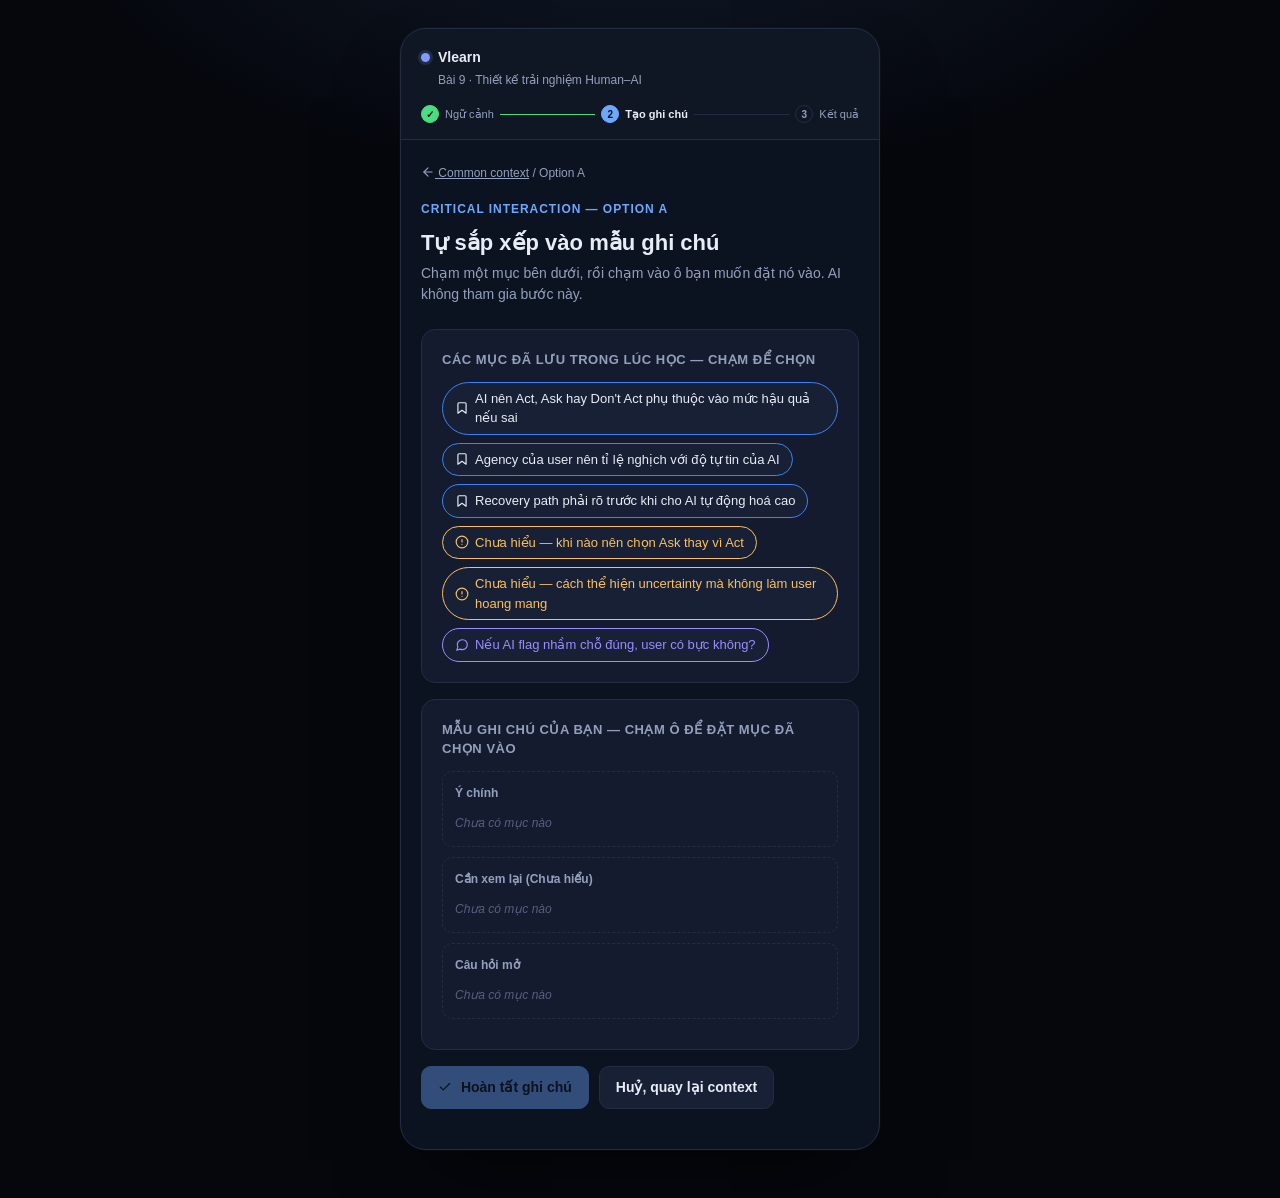
==== prototype-abc/prototype/option-a.html @ d4007edc "prototype" ====
<!DOCTYPE html>
<html lang="vi">
<head>
<meta charset="UTF-8">
<meta name="viewport" content="width=device-width, initial-scale=1.0">
<title>Option A — Tự tạo bằng mẫu</title>
<link rel="stylesheet" href="style.css">
</head>
<body>
<div class="page-shell">
  <div class="topbar">
    <div class="topbar-brand"><span class="dot"></span> Vlearn</div>
    <div class="topbar-lesson">Bài 9 · Thiết kế trải nghiệm Human–AI</div>
    <div class="stepper">
      <div class="step done"><span class="num">✓</span> Ngữ cảnh</div>
      <div class="step-line done"></div>
      <div class="step active"><span class="num">2</span> Tạo ghi chú</div>
      <div class="step-line"></div>
      <div class="step"><span class="num">3</span> Kết quả</div>
    </div>
  </div>
<div class="wrap">
  <div class="crumbs" style="margin-top:20px;"><a href="index.html">
    <svg class="icon" viewBox="0 0 24 24" fill="none" stroke="currentColor" stroke-width="2" stroke-linecap="round" stroke-linejoin="round"><line x1="19" y1="12" x2="5" y2="12"/><polyline points="12 19 5 12 12 5"/></svg>
    Common context</a> / Option A</div>
  <div class="eyebrow">Critical interaction — Option A</div>
  <h1>Tự sắp xếp vào mẫu ghi chú</h1>
  <p class="sub">Chạm một mục bên dưới, rồi chạm vào ô bạn muốn đặt nó vào. AI không tham gia bước này.</p>

  <div class="card">
    <div class="card-title">Các mục đã lưu trong lúc học — chạm để chọn</div>
    <div class="chip-row" id="pool"></div>
  </div>

  <div class="card">
    <div class="card-title">Mẫu ghi chú của bạn — chạm ô để đặt mục đã chọn vào</div>
    <div class="bucket" data-bucket="main"><div class="bucket-label">Ý chính</div><div class="bucket-body"><span class="bucket-empty">Chưa có mục nào</span></div></div>
    <div class="bucket" data-bucket="review"><div class="bucket-label">Cần xem lại (Chưa hiểu)</div><div class="bucket-body"><span class="bucket-empty">Chưa có mục nào</span></div></div>
    <div class="bucket" data-bucket="open"><div class="bucket-label">Câu hỏi mở</div><div class="bucket-body"><span class="bucket-empty">Chưa có mục nào</span></div></div>
  </div>

  <div class="btn-row">
    <button class="primary" id="finish-btn" disabled>
      <svg class="icon" viewBox="0 0 24 24" fill="none" stroke="currentColor" stroke-width="2" stroke-linecap="round" stroke-linejoin="round"><polyline points="20 6 9 17 4 12"/></svg>
      Hoàn tất ghi chú</button>
    <a class="btn ghost" href="index.html" style="text-decoration:none;">Huỷ, quay lại context</a>
  </div>
</div>
</div>

<div class="toast" id="toast"></div>

<script>
const ICONS = {
  highlight: '<svg class="icon" viewBox="0 0 24 24" fill="none" stroke="currentColor" stroke-width="2" stroke-linecap="round" stroke-linejoin="round"><path d="M19 21l-7-5-7 5V5a2 2 0 0 1 2-2h10a2 2 0 0 1 2 2z"/></svg>',
  unclear: '<svg class="icon" viewBox="0 0 24 24" fill="none" stroke="currentColor" stroke-width="2" stroke-linecap="round" stroke-linejoin="round"><circle cx="12" cy="12" r="10"/><line x1="12" y1="8" x2="12" y2="12"/><line x1="12" y1="16" x2="12.01" y2="16"/></svg>',
  question: '<svg class="icon" viewBox="0 0 24 24" fill="none" stroke="currentColor" stroke-width="2" stroke-linecap="round" stroke-linejoin="round"><path d="M21 11.5a8.38 8.38 0 0 1-.9 3.8 8.5 8.5 0 0 1-7.6 4.7 8.38 8.38 0 0 1-3.8-.9L3 21l1.9-5.7a8.38 8.38 0 0 1-.9-3.8 8.5 8.5 0 0 1 4.7-7.6 8.38 8.38 0 0 1 3.8-.9h.5a8.48 8.48 0 0 1 8 8v.5z"/></svg>',
};
const ICON_X = '<svg class="icon" viewBox="0 0 24 24" fill="none" stroke="currentColor" stroke-width="2" stroke-linecap="round" stroke-linejoin="round"><circle cx="12" cy="12" r="10"/><line x1="15" y1="9" x2="9" y2="15"/><line x1="9" y1="9" x2="15" y2="15"/></svg>';
const items = [
  {id:'h1', type:'highlight', text:"AI nên Act, Ask hay Don't Act phụ thuộc vào mức hậu quả nếu sai"},
  {id:'h2', type:'highlight', text:"Agency của user nên tỉ lệ nghịch với độ tự tin của AI"},
  {id:'h3', type:'highlight', text:"Recovery path phải rõ trước khi cho AI tự động hoá cao"},
  {id:'u1', type:'unclear', text:"Chưa hiểu — khi nào nên chọn Ask thay vì Act"},
  {id:'u2', type:'unclear', text:"Chưa hiểu — cách thể hiện uncertainty mà không làm user hoang mang"},
  {id:'q1', type:'question', text:"Nếu AI flag nhầm chỗ đúng, user có bực không?"},
];

const pool = document.getElementById('pool');
let selectedId = null;
const placed = {}; // id -> bucket

function renderPool() {
  pool.innerHTML = '';
  items.forEach(it => {
    if (placed[it.id]) return;
    const el = document.createElement('span');
    el.className = 'chip ' + it.type + (selectedId === it.id ? ' selected' : '');
    el.innerHTML = ICONS[it.type] + '<span>' + it.text + '</span>';
    el.onclick = () => { selectedId = (selectedId === it.id ? null : it.id); renderPool(); toast(selectedId ? 'Đã chọn — giờ chạm vào một ô bên dưới' : ''); };
    pool.appendChild(el);
  });
}

function renderBuckets() {
  document.querySelectorAll('.bucket').forEach(b => {
    const key = b.dataset.bucket;
    const body = b.querySelector('.bucket-body');
    const inBucket = Object.entries(placed).filter(([id, bk]) => bk === key);
    body.innerHTML = '';
    if (inBucket.length === 0) {
      body.innerHTML = '<span class="bucket-empty">Chưa có mục nào</span>';
    } else {
      inBucket.forEach(([id]) => {
        const it = items.find(i => i.id === id);
        const chip = document.createElement('span');
        chip.className = 'chip ' + it.type;
        chip.style.marginRight = '6px';
        chip.style.marginBottom = '6px';
        chip.innerHTML = ICONS[it.type] + '<span>' + it.text + '</span>' + ICON_X;
        chip.title = 'Chạm để bỏ ra khỏi ô này';
        chip.onclick = (e) => { e.stopPropagation(); delete placed[id]; renderPool(); renderBuckets(); updateFinishState(); };
        body.appendChild(chip);
      });
    }
  });
}

document.querySelectorAll('.bucket').forEach(b => {
  b.addEventListener('click', () => {
    if (!selectedId) { toast('Chọn một mục ở trên trước'); return; }
    placed[selectedId] = b.dataset.bucket;
    selectedId = null;
    renderPool();
    renderBuckets();
    updateFinishState();
  });
});

function updateFinishState() {
  document.getElementById('finish-btn').disabled = Object.keys(placed).length === 0;
}

function toast(msg) {
  const t = document.getElementById('toast');
  if (!msg) { t.classList.remove('show'); return; }
  t.textContent = msg;
  t.classList.add('show');
  clearTimeout(window._toastTimer);
  window._toastTimer = setTimeout(() => t.classList.remove('show'), 1800);
}

document.getElementById('finish-btn').addEventListener('click', () => {
  sessionStorage.setItem('optionA_placed', JSON.stringify(placed));
  window.location.href = 'result-a.html';
});

renderPool();
renderBuckets();
</script>
</body>
</html>
---- prototype-abc/prototype/style.css ----
:root {
  --page-bg: #05070d;
  --bg: #0b1220;
  --card: #141b2e;
  --card-2: #182036;
  --border: #232c45;
  --text: #e8ecf5;
  --text-dim: #93a0bd;
  --accent: #6ea8fe;
  --accent-2: #9b8cff;
  --ok: #4ade80;
  --warn: #fbbf5e;
  --danger: #f87171;
  --radius: 14px;
}

* { box-sizing: border-box; }

body {
  margin: 0;
  font-family: -apple-system, "Segoe UI", Inter, Roboto, sans-serif;
  background: var(--page-bg);
  background-image: radial-gradient(600px 300px at 50% -10%, rgba(110,168,254,0.12), transparent);
  color: var(--text);
  line-height: 1.5;
  min-height: 100vh;
  display: flex;
  justify-content: center;
  padding: 28px 12px 48px;
}

.page-shell {
  width: 100%;
  max-width: 480px;
  background: var(--bg);
  border: 1px solid var(--border);
  border-radius: 26px;
  overflow: hidden;
  box-shadow: 0 40px 80px -30px rgba(0,0,0,0.65), 0 0 0 1px rgba(255,255,255,0.02);
  height: fit-content;
}

.wrap {
  max-width: none;
  margin: 0;
  padding: 4px 20px 40px;
}

.topbar {
  padding: 18px 20px 16px;
  border-bottom: 1px solid var(--border);
  background: rgba(255,255,255,0.02);
}

.topbar-brand {
  display: flex;
  align-items: center;
  gap: 8px;
  font-weight: 700;
  font-size: 14px;
}

.topbar-brand .dot {
  width: 9px;
  height: 9px;
  border-radius: 50%;
  background: linear-gradient(135deg, var(--accent), var(--accent-2));
  box-shadow: 0 0 0 3px rgba(110,168,254,0.15);
}

.topbar-lesson {
  font-size: 12px;
  color: var(--text-dim);
  margin-top: 3px;
  padding-left: 17px;
}

.stepper {
  display: flex;
  align-items: center;
  gap: 6px;
  margin-top: 16px;
}

.step {
  display: flex;
  align-items: center;
  gap: 6px;
  font-size: 11px;
  color: var(--text-dim);
  white-space: nowrap;
}

.step .num {
  width: 18px;
  height: 18px;
  border-radius: 50%;
  border: 1.5px solid var(--border);
  display: flex;
  align-items: center;
  justify-content: center;
  font-size: 10px;
  font-weight: 700;
  flex-shrink: 0;
}

.step.done .num {
  background: var(--ok);
  border-color: var(--ok);
  color: #0b1220;
}

.step.active .num {
  background: var(--accent);
  border-color: var(--accent);
  color: #0b1220;
}

.step.active {
  color: var(--text);
  font-weight: 600;
}

.step-line {
  flex: 1;
  height: 1px;
  background: var(--border);
  min-width: 10px;
}

.step-line.done {
  background: var(--ok);
}

.eyebrow {
  font-size: 12px;
  letter-spacing: 0.08em;
  text-transform: uppercase;
  color: var(--accent);
  font-weight: 600;
  margin-bottom: 8px;
}

h1 {
  font-size: 22px;
  margin: 0 0 4px;
}

h2 {
  font-size: 17px;
  margin: 0 0 12px;
}

p.sub {
  color: var(--text-dim);
  font-size: 14px;
  margin: 0 0 24px;
}

.card {
  background: var(--card);
  border: 1px solid var(--border);
  border-radius: var(--radius);
  padding: 20px;
  margin-bottom: 16px;
}

.card-title {
  font-weight: 600;
  font-size: 13px;
  color: var(--text-dim);
  text-transform: uppercase;
  letter-spacing: 0.04em;
  margin-bottom: 12px;
}

.chip-row {
  display: flex;
  flex-wrap: wrap;
  gap: 8px;
}

.chip {
  background: var(--card-2);
  border: 1px solid var(--border);
  border-radius: 999px;
  padding: 6px 12px;
  font-size: 13px;
  color: var(--text);
}

.chip.highlight { border-color: #3b82f6; }
.chip.unclear { border-color: var(--warn); color: var(--warn); }
.chip.question { border-color: var(--accent-2); color: var(--accent-2); }

.option-grid {
  display: grid;
  grid-template-columns: repeat(3, 1fr);
  gap: 12px;
  margin-top: 8px;
}

@media (max-width: 620px) {
  .option-grid { grid-template-columns: 1fr; }
}

.option-card {
  display: block;
  background: var(--card-2);
  border: 1px solid var(--border);
  border-radius: var(--radius);
  padding: 16px;
  text-decoration: none;
  color: var(--text);
  transition: border-color 0.15s, transform 0.15s;
}

.option-card:hover {
  border-color: var(--accent);
  transform: translateY(-1px);
}

.option-tag {
  font-size: 11px;
  font-weight: 700;
  letter-spacing: 0.05em;
  color: var(--accent);
  margin-bottom: 6px;
  display: block;
}

.option-desc {
  font-size: 13px;
  color: var(--text-dim);
  margin-top: 6px;
}

button, .btn {
  font-family: inherit;
  font-size: 14px;
  font-weight: 600;
  border-radius: 10px;
  border: 1px solid var(--border);
  background: var(--card-2);
  color: var(--text);
  padding: 10px 16px;
  cursor: pointer;
}

button.primary {
  background: var(--accent);
  border-color: var(--accent);
  color: #0b1220;
}

button.primary:disabled {
  opacity: 0.4;
  cursor: not-allowed;
}

button.ghost {
  background: transparent;
}

button.small {
  padding: 6px 10px;
  font-size: 12px;
}

.btn-row {
  display: flex;
  gap: 10px;
  margin-top: 16px;
  flex-wrap: wrap;
}

.bucket {
  border: 1.5px dashed var(--border);
  border-radius: 10px;
  padding: 12px;
  min-height: 56px;
  margin-bottom: 10px;
}

.bucket.active-target {
  border-color: var(--accent);
  background: rgba(110, 168, 254, 0.08);
}

.bucket-label {
  font-size: 12px;
  font-weight: 600;
  color: var(--text-dim);
  margin-bottom: 8px;
}

.bucket-empty {
  font-size: 12px;
  color: #566080;
  font-style: italic;
}

.chip.selected {
  outline: 2px solid var(--accent);
  outline-offset: 1px;
}

.suggestion-group {
  border: 1px solid var(--border);
  border-radius: 10px;
  padding: 14px;
  margin-bottom: 12px;
  background: var(--card-2);
}

.suggestion-group.rejected {
  opacity: 0.4;
}

.suggestion-badge {
  display: inline-block;
  font-size: 11px;
  font-weight: 700;
  color: #0b1220;
  background: var(--accent-2);
  padding: 2px 8px;
  border-radius: 999px;
  margin-bottom: 8px;
}

.suggestion-items {
  font-size: 13px;
  color: var(--text-dim);
  margin-bottom: 10px;
}

.suggestion-actions {
  display: flex;
  gap: 8px;
}

.note-draft {
  background: var(--card-2);
  border: 1px solid var(--border);
  border-radius: 10px;
  padding: 18px;
  font-size: 14px;
  white-space: pre-wrap;
}

.flag {
  background: rgba(251, 197, 94, 0.18);
  border-bottom: 2px dotted var(--warn);
  padding: 1px 2px;
  border-radius: 3px;
  cursor: help;
  position: relative;
}

.flag:hover::after {
  content: attr(data-flag);
  position: absolute;
  left: 0;
  top: 130%;
  background: #1d2540;
  border: 1px solid var(--border);
  color: var(--warn);
  font-size: 12px;
  padding: 8px 10px;
  border-radius: 8px;
  width: 220px;
  z-index: 10;
  white-space: normal;
}

.toast {
  position: fixed;
  bottom: 24px;
  left: 50%;
  transform: translateX(-50%);
  background: #1d2540;
  border: 1px solid var(--accent);
  color: var(--text);
  padding: 10px 18px;
  border-radius: 999px;
  font-size: 13px;
  opacity: 0;
  pointer-events: none;
  transition: opacity 0.2s;
}

.toast.show { opacity: 1; }

.result-banner {
  display: flex;
  align-items: center;
  gap: 8px;
  color: var(--ok);
  font-size: 13px;
  font-weight: 600;
  margin-bottom: 14px;
}

.crumbs {
  font-size: 12px;
  color: var(--text-dim);
  margin-bottom: 18px;
}

.crumbs a { color: var(--text-dim); }

textarea.edit-area {
  width: 100%;
  min-height: 160px;
  background: var(--card-2);
  border: 1px solid var(--accent);
  border-radius: 10px;
  color: var(--text);
  font-family: inherit;
  font-size: 14px;
  padding: 14px;
  resize: vertical;
}

/* --- icons & UI polish --- */

.icon {
  width: 14px;
  height: 14px;
  vertical-align: -2px;
  flex-shrink: 0;
}

.icon-lg {
  width: 20px;
  height: 20px;
  flex-shrink: 0;
}

button svg, .btn svg {
  margin-right: 5px;
}

.chip {
  display: inline-flex;
  align-items: center;
  gap: 6px;
}

.option-icon {
  width: 36px;
  height: 36px;
  border-radius: 10px;
  display: flex;
  align-items: center;
  justify-content: center;
  margin-bottom: 10px;
  background: rgba(110,168,254,0.12);
  color: var(--accent);
}

.option-icon.co {
  background: rgba(155,140,255,0.14);
  color: var(--accent-2);
}

.option-icon.ai {
  background: rgba(251,197,94,0.14);
  color: var(--warn);
}

.suggestion-badge svg {
  vertical-align: -2px;
  margin-right: 3px;
}

.card {
  animation: fadeUp 0.25s ease both;
}

@keyframes fadeUp {
  from { opacity: 0; transform: translateY(6px); }
  to { opacity: 1; transform: none; }
}

.check-pop {
  width: 52px;
  height: 52px;
  border-radius: 50%;
  background: rgba(74,222,128,0.14);
  display: flex;
  align-items: center;
  justify-content: center;
  margin: 2px 0 14px;
  animation: pop 0.35s ease;
}

.check-pop svg {
  width: 26px;
  height: 26px;
  color: var(--ok);
}

@keyframes pop {
  from { transform: scale(0.5); opacity: 0; }
  to { transform: scale(1); opacity: 1; }
}

.step-labels-hint {
  font-size: 10px;
  color: #566080;
}
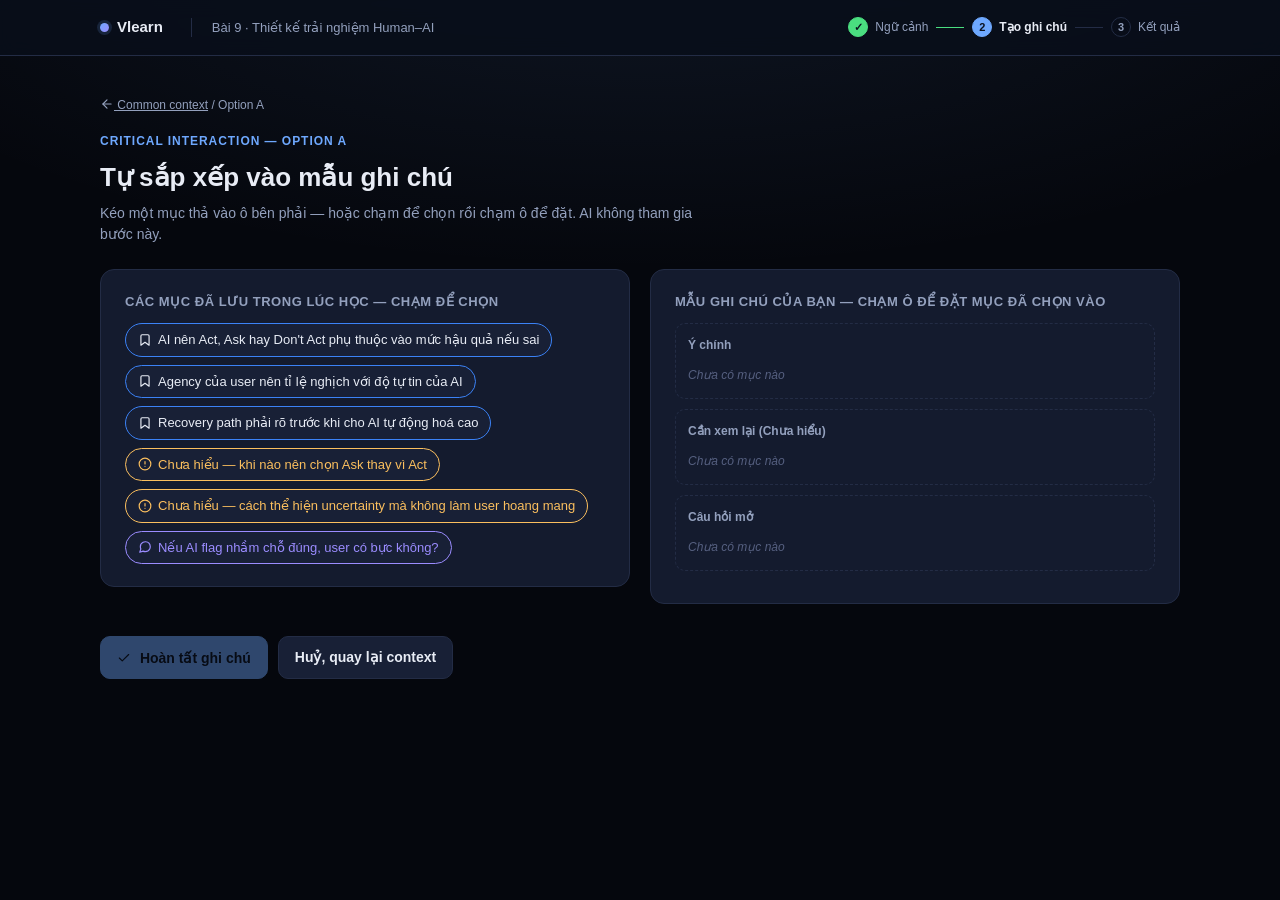
==== commit 91d7b881: "prototype web" ====
--- a/prototype-abc/prototype/option-a.html
+++ b/prototype-abc/prototype/option-a.html
@@ -7,10 +7,10 @@
 <link rel="stylesheet" href="style.css">
 </head>
 <body>
-<div class="page-shell">
-  <div class="topbar">
-    <div class="topbar-brand"><span class="dot"></span> Vlearn</div>
-    <div class="topbar-lesson">Bài 9 · Thiết kế trải nghiệm Human–AI</div>
+<header class="app-header">
+  <div class="header-inner container">
+    <div class="brand"><span class="dot"></span> Vlearn</div>
+    <div class="lesson-name">Bài 9 · Thiết kế trải nghiệm Human–AI</div>
     <div class="stepper">
       <div class="step done"><span class="num">✓</span> Ngữ cảnh</div>
       <div class="step-line done"></div>
@@ -19,24 +19,27 @@
       <div class="step"><span class="num">3</span> Kết quả</div>
     </div>
   </div>
-<div class="wrap">
-  <div class="crumbs" style="margin-top:20px;"><a href="index.html">
+</header>
+<main class="container page-content">
+  <div class="crumbs"><a href="index.html">
     <svg class="icon" viewBox="0 0 24 24" fill="none" stroke="currentColor" stroke-width="2" stroke-linecap="round" stroke-linejoin="round"><line x1="19" y1="12" x2="5" y2="12"/><polyline points="12 19 5 12 12 5"/></svg>
     Common context</a> / Option A</div>
   <div class="eyebrow">Critical interaction — Option A</div>
   <h1>Tự sắp xếp vào mẫu ghi chú</h1>
-  <p class="sub">Chạm một mục bên dưới, rồi chạm vào ô bạn muốn đặt nó vào. AI không tham gia bước này.</p>
+  <p class="sub">Kéo một mục thả vào ô bên phải — hoặc chạm để chọn rồi chạm ô để đặt. AI không tham gia bước này.</p>
 
-  <div class="card">
-    <div class="card-title">Các mục đã lưu trong lúc học — chạm để chọn</div>
-    <div class="chip-row" id="pool"></div>
-  </div>
+  <div class="split-2">
+    <div class="card">
+      <div class="card-title">Các mục đã lưu trong lúc học — chạm để chọn</div>
+      <div class="chip-row" id="pool"></div>
+    </div>
 
-  <div class="card">
-    <div class="card-title">Mẫu ghi chú của bạn — chạm ô để đặt mục đã chọn vào</div>
-    <div class="bucket" data-bucket="main"><div class="bucket-label">Ý chính</div><div class="bucket-body"><span class="bucket-empty">Chưa có mục nào</span></div></div>
-    <div class="bucket" data-bucket="review"><div class="bucket-label">Cần xem lại (Chưa hiểu)</div><div class="bucket-body"><span class="bucket-empty">Chưa có mục nào</span></div></div>
-    <div class="bucket" data-bucket="open"><div class="bucket-label">Câu hỏi mở</div><div class="bucket-body"><span class="bucket-empty">Chưa có mục nào</span></div></div>
+    <div class="card">
+      <div class="card-title">Mẫu ghi chú của bạn — chạm ô để đặt mục đã chọn vào</div>
+      <div class="bucket" data-bucket="main"><div class="bucket-label">Ý chính</div><div class="bucket-body"><span class="bucket-empty">Chưa có mục nào</span></div></div>
+      <div class="bucket" data-bucket="review"><div class="bucket-label">Cần xem lại (Chưa hiểu)</div><div class="bucket-body"><span class="bucket-empty">Chưa có mục nào</span></div></div>
+      <div class="bucket" data-bucket="open"><div class="bucket-label">Câu hỏi mở</div><div class="bucket-body"><span class="bucket-empty">Chưa có mục nào</span></div></div>
+    </div>
   </div>
 
   <div class="btn-row">
@@ -45,8 +48,7 @@
       Hoàn tất ghi chú</button>
     <a class="btn ghost" href="index.html" style="text-decoration:none;">Huỷ, quay lại context</a>
   </div>
-</div>
-</div>
+</main>
 
 <div class="toast" id="toast"></div>
 
@@ -77,6 +79,13 @@
     const el = document.createElement('span');
     el.className = 'chip ' + it.type + (selectedId === it.id ? ' selected' : '');
     el.innerHTML = ICONS[it.type] + '<span>' + it.text + '</span>';
+    el.setAttribute('draggable', 'true');
+    el.addEventListener('dragstart', (e) => {
+      e.dataTransfer.setData('text/plain', it.id);
+      e.dataTransfer.effectAllowed = 'move';
+      el.classList.add('dragging');
+    });
+    el.addEventListener('dragend', () => el.classList.remove('dragging'));
     el.onclick = () => { selectedId = (selectedId === it.id ? null : it.id); renderPool(); toast(selectedId ? 'Đã chọn — giờ chạm vào một ô bên dưới' : ''); };
     pool.appendChild(el);
   });
@@ -106,14 +115,27 @@
   });
 }
 
+function placeItem(id, bucketKey) {
+  if (!id || !items.some(i => i.id === id)) return;
+  placed[id] = bucketKey;
+  selectedId = null;
+  renderPool();
+  renderBuckets();
+  updateFinishState();
+}
+
 document.querySelectorAll('.bucket').forEach(b => {
   b.addEventListener('click', () => {
-    if (!selectedId) { toast('Chọn một mục ở trên trước'); return; }
-    placed[selectedId] = b.dataset.bucket;
-    selectedId = null;
-    renderPool();
-    renderBuckets();
-    updateFinishState();
+    if (!selectedId) { toast('Chọn một mục ở trên, hoặc kéo thẳng vào đây'); return; }
+    placeItem(selectedId, b.dataset.bucket);
+  });
+  b.addEventListener('dragover', (e) => { e.preventDefault(); b.classList.add('drag-over'); });
+  b.addEventListener('dragleave', () => b.classList.remove('drag-over'));
+  b.addEventListener('drop', (e) => {
+    e.preventDefault();
+    b.classList.remove('drag-over');
+    const id = e.dataTransfer.getData('text/plain');
+    placeItem(id, b.dataset.bucket);
   });
 });
 
--- a/prototype-abc/prototype/style.css
+++ b/prototype-abc/prototype/style.css
@@ -20,47 +20,46 @@
   margin: 0;
   font-family: -apple-system, "Segoe UI", Inter, Roboto, sans-serif;
   background: var(--page-bg);
-  background-image: radial-gradient(600px 300px at 50% -10%, rgba(110,168,254,0.12), transparent);
+  background-image: radial-gradient(900px 360px at 50% -10%, rgba(110,168,254,0.10), transparent);
   color: var(--text);
   line-height: 1.5;
   min-height: 100vh;
-  display: flex;
-  justify-content: center;
-  padding: 28px 12px 48px;
-}
-
-.page-shell {
-  width: 100%;
-  max-width: 480px;
-  background: var(--bg);
-  border: 1px solid var(--border);
-  border-radius: 26px;
-  overflow: hidden;
-  box-shadow: 0 40px 80px -30px rgba(0,0,0,0.65), 0 0 0 1px rgba(255,255,255,0.02);
-  height: fit-content;
-}
-
-.wrap {
-  max-width: none;
-  margin: 0;
-  padding: 4px 20px 40px;
-}
-
-.topbar {
-  padding: 18px 20px 16px;
+}
+
+.container {
+  max-width: 1080px;
+  margin: 0 auto;
+  padding: 0 32px;
+}
+
+.app-header {
+  position: sticky;
+  top: 0;
+  z-index: 20;
+  background: rgba(9,14,26,0.86);
+  backdrop-filter: blur(10px);
+  -webkit-backdrop-filter: blur(10px);
   border-bottom: 1px solid var(--border);
-  background: rgba(255,255,255,0.02);
-}
-
-.topbar-brand {
+}
+
+.header-inner {
+  display: flex;
+  align-items: center;
+  gap: 28px;
+  padding: 16px 0;
+  flex-wrap: wrap;
+}
+
+.brand {
   display: flex;
   align-items: center;
   gap: 8px;
   font-weight: 700;
-  font-size: 14px;
-}
-
-.topbar-brand .dot {
+  font-size: 15px;
+  flex-shrink: 0;
+}
+
+.brand .dot {
   width: 9px;
   height: 9px;
   border-radius: 50%;
@@ -68,38 +67,39 @@
   box-shadow: 0 0 0 3px rgba(110,168,254,0.15);
 }
 
-.topbar-lesson {
-  font-size: 12px;
-  color: var(--text-dim);
-  margin-top: 3px;
-  padding-left: 17px;
+.lesson-name {
+  font-size: 13px;
+  color: var(--text-dim);
+  padding-left: 20px;
+  border-left: 1px solid var(--border);
+  flex-shrink: 0;
 }
 
 .stepper {
   display: flex;
   align-items: center;
-  gap: 6px;
-  margin-top: 16px;
+  gap: 8px;
+  margin-left: auto;
 }
 
 .step {
   display: flex;
   align-items: center;
-  gap: 6px;
-  font-size: 11px;
+  gap: 7px;
+  font-size: 12px;
   color: var(--text-dim);
   white-space: nowrap;
 }
 
 .step .num {
-  width: 18px;
-  height: 18px;
+  width: 20px;
+  height: 20px;
   border-radius: 50%;
   border: 1.5px solid var(--border);
   display: flex;
   align-items: center;
   justify-content: center;
-  font-size: 10px;
+  font-size: 11px;
   font-weight: 700;
   flex-shrink: 0;
 }
@@ -122,14 +122,98 @@
 }
 
 .step-line {
-  flex: 1;
+  width: 28px;
   height: 1px;
   background: var(--border);
-  min-width: 10px;
+  flex-shrink: 0;
 }
 
 .step-line.done {
   background: var(--ok);
+}
+
+.page-content {
+  padding: 40px 0 96px;
+  animation: contentIn 0.28s cubic-bezier(.2,.8,.2,1) both;
+}
+
+@keyframes contentIn {
+  from { opacity: 0; transform: translateY(8px); }
+  to { opacity: 1; transform: none; }
+}
+
+.reading-col {
+  max-width: 680px;
+}
+
+.split-2 {
+  display: grid;
+  grid-template-columns: 1fr 1fr;
+  gap: 20px;
+  align-items: start;
+}
+
+@media (max-width: 820px) {
+  .split-2 { grid-template-columns: 1fr; }
+}
+
+.split-main-side {
+  display: grid;
+  grid-template-columns: 1fr 280px;
+  gap: 24px;
+  align-items: start;
+}
+
+@media (max-width: 860px) {
+  .split-main-side { grid-template-columns: 1fr; }
+  .side-col { position: static !important; }
+}
+
+.side-col {
+  position: sticky;
+  top: 96px;
+  background: var(--card);
+  border: 1px solid var(--border);
+  border-radius: var(--radius);
+  padding: 20px;
+}
+
+.side-col h3 {
+  font-size: 12px;
+  text-transform: uppercase;
+  letter-spacing: 0.04em;
+  color: var(--text-dim);
+  margin: 0 0 14px;
+}
+
+.progress-track {
+  height: 6px;
+  border-radius: 999px;
+  background: var(--card-2);
+  overflow: hidden;
+  margin-bottom: 10px;
+}
+
+.progress-fill {
+  height: 100%;
+  background: linear-gradient(90deg, var(--accent), var(--accent-2));
+  border-radius: 999px;
+  transition: width 0.25s ease;
+  width: 0%;
+}
+
+.progress-caption {
+  font-size: 12px;
+  color: var(--text-dim);
+  margin-bottom: 18px;
+}
+
+.side-tip {
+  font-size: 12px;
+  color: var(--text-dim);
+  line-height: 1.6;
+  padding-top: 14px;
+  border-top: 1px solid var(--border);
 }
 
 .eyebrow {
@@ -142,12 +226,12 @@
 }
 
 h1 {
-  font-size: 22px;
-  margin: 0 0 4px;
+  font-size: 26px;
+  margin: 0 0 6px;
 }
 
 h2 {
-  font-size: 17px;
+  font-size: 18px;
   margin: 0 0 12px;
 }
 
@@ -155,13 +239,14 @@
   color: var(--text-dim);
   font-size: 14px;
   margin: 0 0 24px;
+  max-width: 620px;
 }
 
 .card {
   background: var(--card);
   border: 1px solid var(--border);
   border-radius: var(--radius);
-  padding: 20px;
+  padding: 22px 24px;
   margin-bottom: 16px;
 }
 
@@ -195,13 +280,9 @@
 
 .option-grid {
   display: grid;
-  grid-template-columns: repeat(3, 1fr);
-  gap: 12px;
+  grid-template-columns: repeat(auto-fit, minmax(240px, 1fr));
+  gap: 16px;
   margin-top: 8px;
-}
-
-@media (max-width: 620px) {
-  .option-grid { grid-template-columns: 1fr; }
 }
 
 .option-card {
@@ -212,12 +293,18 @@
   padding: 16px;
   text-decoration: none;
   color: var(--text);
-  transition: border-color 0.15s, transform 0.15s;
-}
+  transition: border-color 0.15s, transform 0.15s, box-shadow 0.15s;
+  animation: fadeUp 0.3s ease both;
+}
+
+.option-grid a:nth-child(1) { animation-delay: 0.04s; }
+.option-grid a:nth-child(2) { animation-delay: 0.09s; }
+.option-grid a:nth-child(3) { animation-delay: 0.14s; }
 
 .option-card:hover {
   border-color: var(--accent);
-  transform: translateY(-1px);
+  transform: translateY(-2px);
+  box-shadow: 0 12px 28px -14px rgba(110,168,254,0.35);
 }
 
 .option-tag {
@@ -510,3 +597,147 @@
   font-size: 10px;
   color: #566080;
 }
+
+/* --- flow & motion optimization pass --- */
+
+button, .btn {
+  transition: transform 0.12s ease, border-color 0.15s ease, box-shadow 0.15s ease, opacity 0.15s ease;
+}
+
+button:hover:not(:disabled), .btn:hover {
+  border-color: var(--accent);
+  transform: translateY(-1px);
+}
+
+button:active:not(:disabled), .btn:active {
+  transform: translateY(0);
+}
+
+button.primary:hover:not(:disabled) {
+  box-shadow: 0 8px 20px -8px rgba(110,168,254,0.55);
+}
+
+.bucket {
+  transition: border-color 0.15s ease, background 0.15s ease;
+}
+
+.bucket.drag-over {
+  border-color: var(--accent);
+  border-style: solid;
+  background: rgba(110,168,254,0.1);
+}
+
+.chip[draggable="true"] {
+  cursor: grab;
+  transition: transform 0.12s ease, box-shadow 0.12s ease, opacity 0.12s ease;
+}
+
+.chip[draggable="true"]:active {
+  cursor: grabbing;
+}
+
+.chip[draggable="true"]:hover {
+  transform: translateY(-1px);
+  box-shadow: 0 6px 14px -6px rgba(0,0,0,0.45);
+}
+
+.chip.dragging {
+  opacity: 0.35;
+}
+
+.hint-row {
+  display: flex;
+  align-items: center;
+  gap: 6px;
+  font-size: 12px;
+  color: var(--text-dim);
+  margin: -4px 0 14px;
+}
+
+/* skeleton / generating state (Option C) */
+
+.generating-badge {
+  display: inline-flex;
+  align-items: center;
+  gap: 7px;
+  font-size: 12px;
+  color: var(--accent);
+  margin-bottom: 12px;
+}
+
+.generating-dot {
+  width: 6px;
+  height: 6px;
+  border-radius: 50%;
+  background: var(--accent);
+  animation: blink 1s ease infinite;
+}
+
+.generating-dot:nth-child(2) { animation-delay: 0.15s; }
+.generating-dot:nth-child(3) { animation-delay: 0.3s; }
+
+@keyframes blink {
+  0%, 100% { opacity: 0.25; }
+  50% { opacity: 1; }
+}
+
+.skeleton-line {
+  height: 12px;
+  border-radius: 6px;
+  background: linear-gradient(90deg, var(--card-2) 25%, #202b4a 37%, var(--card-2) 63%);
+  background-size: 400% 100%;
+  animation: shimmer 1.3s ease infinite;
+  margin-bottom: 10px;
+}
+
+.skeleton-line.w-90 { width: 92%; }
+.skeleton-line.w-80 { width: 82%; }
+.skeleton-line.w-60 { width: 58%; }
+.skeleton-line.w-40 { width: 38%; }
+
+@keyframes shimmer {
+  0% { background-position: 100% 0; }
+  100% { background-position: 0 0; }
+}
+
+.note-draft {
+  transition: opacity 0.18s ease;
+}
+
+.note-draft.fading {
+  opacity: 0;
+}
+
+/* Option B: bulk action + collapsed rejected */
+
+.bulk-row {
+  display: flex;
+  gap: 8px;
+  margin-bottom: 12px;
+}
+
+.suggestion-group {
+  transition: opacity 0.2s ease, max-height 0.2s ease, padding 0.2s ease;
+}
+
+.suggestion-group.collapsed {
+  padding: 10px 14px;
+  display: flex;
+  align-items: center;
+  justify-content: space-between;
+  gap: 10px;
+  opacity: 0.65;
+}
+
+.suggestion-group.collapsed .collapsed-title {
+  font-size: 13px;
+  color: var(--text-dim);
+  text-decoration: line-through;
+  overflow: hidden;
+  text-overflow: ellipsis;
+  white-space: nowrap;
+}
+
+.flag:hover::after {
+  box-shadow: 0 10px 26px -8px rgba(0,0,0,0.65);
+}
